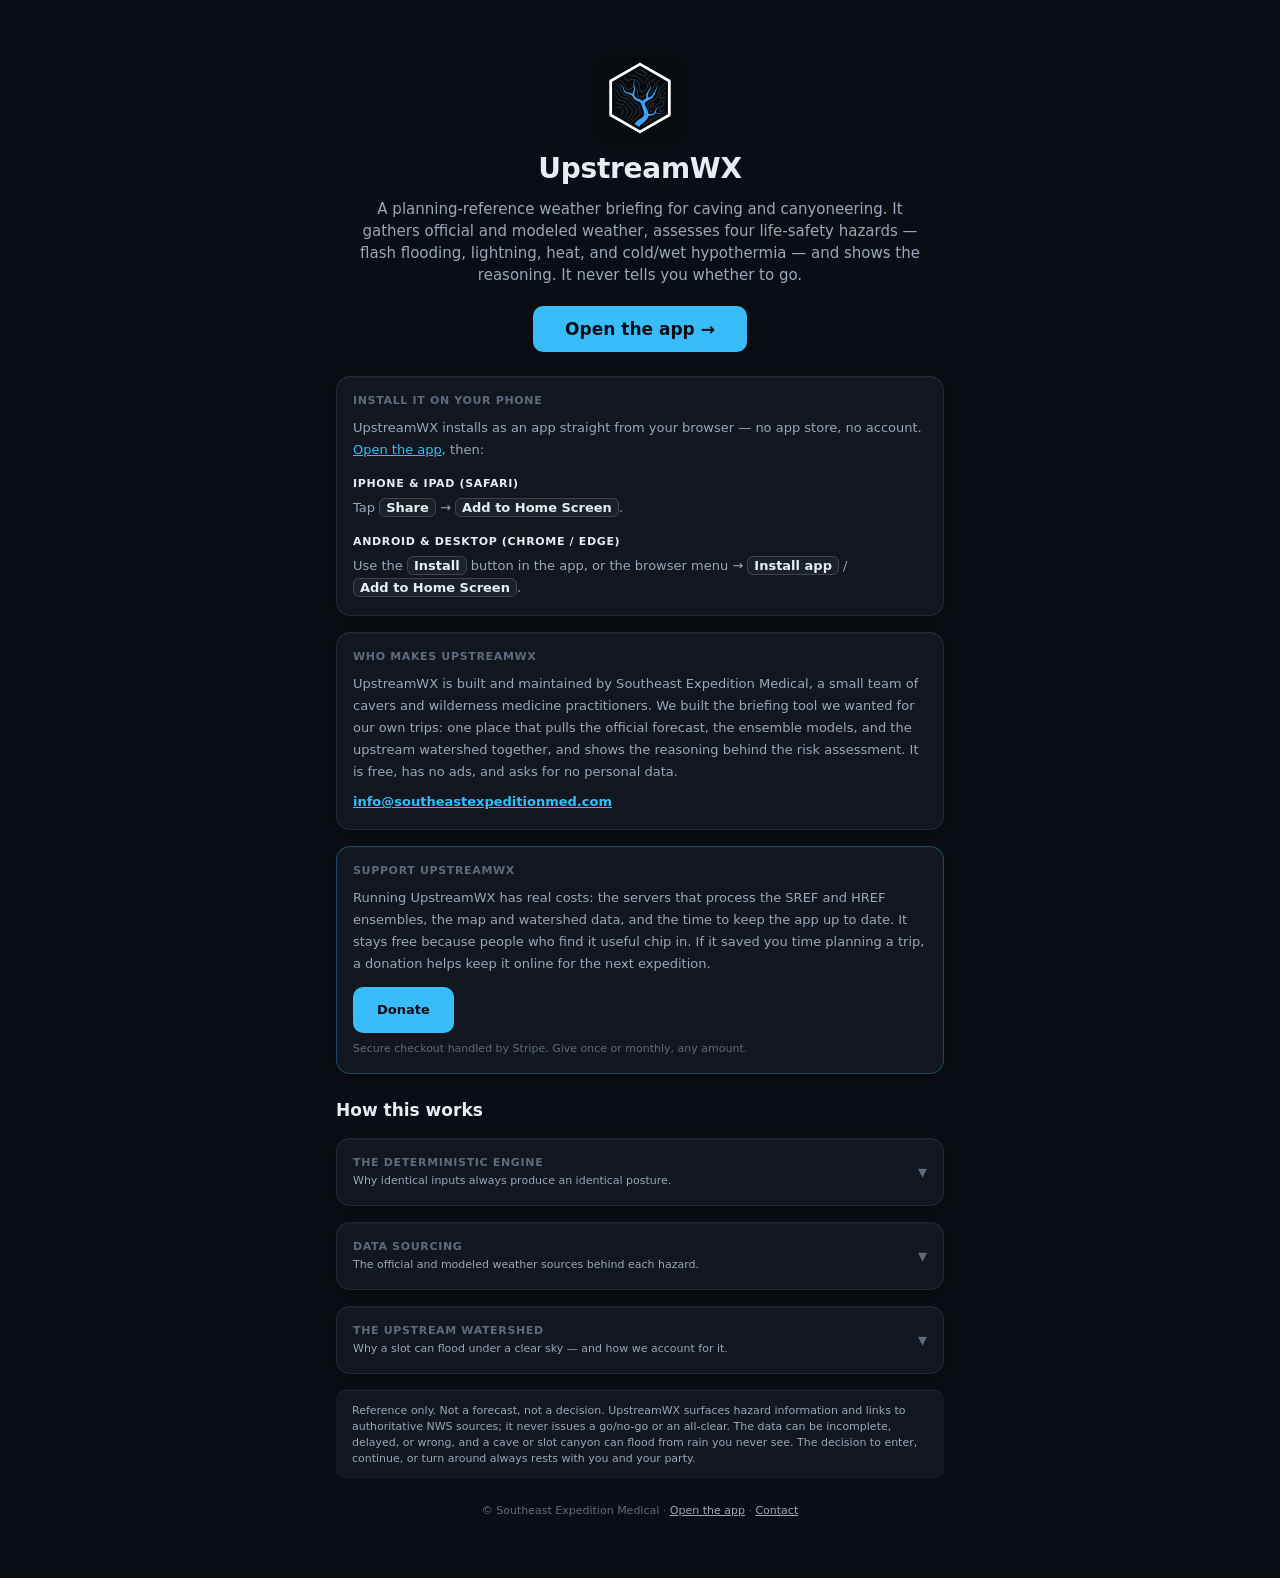
==== landing/index.html @ 4590d04d "Merge pull request #75 from osh-labs/claude/pwa-domain-landing-page-y8dyms Move PWA to app.upstreamw" ====
<!DOCTYPE html>
<html lang="en">
  <head>
    <meta charset="utf-8" />
    <meta name="viewport" content="width=device-width, initial-scale=1, viewport-fit=cover" />
    <meta name="theme-color" content="#0a0e14" />
    <meta name="color-scheme" content="dark" />
    <meta
      name="description"
      content="UpstreamWX — a planning-reference, multi-hazard weather briefing for caving and canyoneering. Reference only; it never tells you whether to go."
    />
    <link rel="canonical" href="https://upstreamwx.com/" />

    <!-- Social / link previews -->
    <meta property="og:type" content="website" />
    <meta property="og:title" content="UpstreamWX — Weather Briefing for Caving & Canyoneering" />
    <meta
      property="og:description"
      content="Official and modeled weather for four life-safety hazards — flash flooding, lightning, heat, and cold/wet hypothermia — over the upstream watershed. Reference only."
    />
    <meta property="og:url" content="https://upstreamwx.com/" />
    <meta name="twitter:card" content="summary" />

    <title>UpstreamWX — Weather Briefing for Caving &amp; Canyoneering</title>
    <link rel="icon" href="icons/icon.svg" type="image/svg+xml" />
    <link rel="apple-touch-icon" href="icons/icon.svg" />
    <link rel="stylesheet" href="styles/tokens.css" />
    <link rel="stylesheet" href="styles/landing.css" />
  </head>
  <body>
    <main class="wrap">
      <!-- Hero: identity + the one action that matters — open the app. -->
      <header class="hero">
        <img class="hero__logo" src="icons/icon.svg" alt="UpstreamWX logo" width="84" height="84" />
        <h1 class="hero__name">UpstreamWX</h1>
        <p class="hero__tagline">
          A planning-reference weather briefing for caving and canyoneering. It gathers
          official and modeled weather, assesses four life-safety hazards — flash flooding,
          lightning, heat, and cold/wet hypothermia — and shows the reasoning. It never
          tells you whether to go.
        </p>
        <a class="cta" href="https://app.upstreamwx.com">Open the app &rarr;</a>
      </header>

      <!-- Add to Home Screen. The PWA install prompt only fires on the app's own origin
           (app.upstreamwx.com), and iOS never fires it at all — so the honest, reliable
           instruction is: open the app, then add it from the browser. -->
      <section class="card install">
        <div class="eyebrow">Install it on your phone</div>
        <p class="install__lead">
          UpstreamWX installs as an app straight from your browser — no app store, no
          account. <a href="https://app.upstreamwx.com">Open the app</a>, then:
        </p>
        <ul class="install__steps">
          <li>
            <span class="install__plat">iPhone &amp; iPad (Safari)</span>
            Tap <kbd>Share</kbd> &rarr; <kbd>Add to Home Screen</kbd>.
          </li>
          <li>
            <span class="install__plat">Android &amp; desktop (Chrome / Edge)</span>
            Use the <kbd>Install</kbd> button in the app, or the browser menu &rarr;
            <kbd>Install app</kbd> / <kbd>Add to Home Screen</kbd>.
          </li>
        </ul>
      </section>

      <!-- Who makes it (mirrors the PWA About view). -->
      <section class="card">
        <div class="eyebrow">Who makes UpstreamWX</div>
        <p class="about-p">
          UpstreamWX is built and maintained by Southeast Expedition Medical, a small team
          of cavers and wilderness medicine practitioners. We built the briefing tool we
          wanted for our own trips: one place that pulls the official forecast, the ensemble
          models, and the upstream watershed together, and shows the reasoning behind the
          risk assessment. It is free, has no ads, and asks for no personal data.
        </p>
        <a class="about-contact" href="mailto:info@southeastexpeditionmed.com">info@southeastexpeditionmed.com</a>
      </section>

      <!-- Support / donate (mirrors the PWA About view). -->
      <section class="card about-support">
        <div class="eyebrow">Support UpstreamWX</div>
        <p class="about-p">
          Running UpstreamWX has real costs: the servers that process the SREF and HREF
          ensembles, the map and watershed data, and the time to keep the app up to date.
          It stays free because people who find it useful chip in. If it saved you time
          planning a trip, a donation helps keep it online for the next expedition.
        </p>
        <a class="about-donate" href="https://donate.stripe.com/3cIbIT75o6Jxept4aw4c800" target="_blank" rel="noopener noreferrer">Donate</a>
        <p class="about-support__note">Secure checkout handled by Stripe. Give once or monthly, any amount.</p>
      </section>

      <!-- Methodology, condensed from the About view's collapsible cards. -->
      <div class="about-section-head">How this works</div>

      <details class="card about-fold">
        <summary class="about-fold__summary">
          <span class="about-fold__head">
            <span class="eyebrow">The deterministic engine</span>
            <span class="about-fold__teaser">Why identical inputs always produce an identical posture.</span>
          </span>
          <span class="about-fold__chev" aria-hidden="true">&#9662;</span>
        </summary>
        <div class="about-fold__body">
          <p class="about-p">
            Every hazard posture, confidence level, and window of concern is decided by a
            deterministic, documented rule engine. Identical inputs always produce an
            identical result. The language model used for summary generation only frames
            the wording of the summary. It can never compute, raise, or lower a posture.
          </p>
          <ul class="about-list">
            <li>Four hazards are scored independently on a common scale (Minimal, Elevated, High, Extreme).</li>
            <li>Each hazard applies only in the expedition phases where it is relevant (approach, technical span, egress) and per activity type. A cave technical span is treated as isolated from surface weather and shows flash flood only.</li>
            <li>The overall expedition posture is the maximum across all applicable hazards, and every hazard stays visible, so a high lightning posture on approach is never hidden behind a low flood posture.</li>
            <li>A confidence qualifier per hazard comes from SREF ensemble agreement and cross-source consistency, including SREF and HREF agreement on same-day windows.</li>
          </ul>
        </div>
      </details>

      <details class="card about-fold">
        <summary class="about-fold__summary">
          <span class="about-fold__head">
            <span class="eyebrow">Data sourcing</span>
            <span class="about-fold__teaser">The official and modeled weather sources behind each hazard.</span>
          </span>
          <span class="about-fold__chev" aria-hidden="true">&#9662;</span>
        </summary>
        <div class="about-fold__body">
          <p class="about-p">
            Providers sit behind a common interface, so the engine never depends on a
            specific source. If a non-mandatory source is unavailable the briefing still
            renders, marking that input as unavailable.
          </p>
          <div class="about-sources">
            <div><div class="about-source__name">NWS API <span class="about-source__access">api.weather.gov</span></div><div class="about-source__desc">Forecast discussions (AFD), watches, warnings, advisories, and NWS Heat Index categories. The authoritative anchor and a mandatory source.</div></div>
            <div><div class="about-source__name">Open-Meteo <span class="about-source__access">HRRR-derived fields</span></div><div class="about-source__desc">Derived numerical fields (QPF, precip probability, CAPE / lifted index, temperature, humidity, apparent temperature, wind) feeding all four hazard models.</div></div>
            <div><div class="about-source__name">SREF (in-house) <span class="about-source__access">NCEP GRIB2, processed server-side</span></div><div class="about-source__desc">Short-Range Ensemble probabilities of precip and thunder, with member spread, over the upstream domain to the full planning horizon.</div></div>
            <div><div class="about-source__name">HREF (in-house) <span class="about-source__access">~3 km, same-day ~6 to 36 h</span></div><div class="about-source__desc">High-Resolution Ensemble neighborhood probabilities (1 h / 3 h QPF, lightning, reflectivity) that sharpen the same-day window. The engine takes the higher of SREF and HREF.</div></div>
            <div><div class="about-source__name">SPC outlook <span class="about-source__access">Storm Prediction Center</span></div><div class="about-source__desc">Categorical and probabilistic severe and thunderstorm outlook, a secondary cross-check for lightning.</div></div>
            <div><div class="about-source__name">USGS NHD / WBD <span class="about-source__access">NLDI and Watershed Boundary Dataset</span></div><div class="about-source__desc">The stream network and watershed boundaries used to delineate the upstream contributing basin (a pour-point trace, with a HUC-12 fallback).</div></div>
          </div>
        </div>
      </details>

      <details class="card about-fold">
        <summary class="about-fold__summary">
          <span class="about-fold__head">
            <span class="eyebrow">The upstream watershed</span>
            <span class="about-fold__teaser">Why a slot can flood under a clear sky — and how we account for it.</span>
          </span>
          <span class="about-fold__chev" aria-hidden="true">&#9662;</span>
        </summary>
        <div class="about-fold__body">
          <p class="about-p">
            Flash-flood risk is assessed over the upstream contributing basin — the land
            that drains toward your point, not the point itself. This matters because a slot
            can flood under a clear sky from rain falling miles upstream. Aggregating
            probability over the drainage area is what catches that. Your coordinate is
            snapped onto the mapped stream network, the exact upstream basin is delineated,
            and ensemble precipitation probabilities are aggregated across it.
          </p>
          <p class="about-p">
            Surface delineation is a defensible proxy for canyoneering, but in karst terrain
            it is a rough estimate at best — underground drainage can cut across surface
            basins. Flash-flood risk is intentionally assessed on the 16-km SREF grid, which
            buffers the watershed edges and partly accounts for subsurface drainage. User
            judgment is always required.
          </p>
        </div>
      </details>

      <!-- Reference-only disclaimer — required on every user-facing artifact (PRD Appendix C). -->
      <div class="disclaimer">
        Reference only. Not a forecast, not a decision. UpstreamWX surfaces hazard
        information and links to authoritative NWS sources; it never issues a go/no-go or an
        all-clear. The data can be incomplete, delayed, or wrong, and a cave or slot canyon
        can flood from rain you never see. The decision to enter, continue, or turn around
        always rests with you and your party.
      </div>

      <p class="foot">
        &copy; Southeast Expedition Medical &middot;
        <a href="https://app.upstreamwx.com">Open the app</a> &middot;
        <a href="mailto:info@southeastexpeditionmed.com">Contact</a>
      </p>
    </main>
  </body>
</html>
---- landing/styles/tokens.css ----
/*
 * UpstreamWX design tokens — VENDORED COPY of frontend/styles/tokens.css so the static
 * landing site (served from its own nginx root, separate from the PWA) shares the PWA's
 * visual language. Keep in lockstep with the source if those tokens change.
 * Source of truth: frontend/styles/tokens.css / STYLE_GUIDE.md §3–§6.
 */

:root {
  /* ── 3.1 Surfaces & chrome ───────────────────────────────────────── */
  --color-bg: #0a0e14;
  --color-surface: #11161f;
  --color-surface-2: #1a212d;
  --color-surface-3: #232d3b;
  --color-border: rgba(255, 255, 255, 0.08);
  --color-border-strong: rgba(255, 255, 255, 0.16);
  --color-overlay: rgba(8, 11, 16, 0.72);

  /* ── 3.2 Text ────────────────────────────────────────────────────── */
  --color-text: #e6edf3;
  --color-text-secondary: #9aa7b8;
  --color-text-muted: #5f6b7c;
  --color-text-inverse: #0a0e14;

  /* ── 3.3 Brand (river cyan) ──────────────────────────────────────── */
  --color-brand: #38bdf8;
  --color-brand-strong: #0ea5e9;
  --color-brand-dim: rgba(56, 189, 248, 0.14);

  /* ── 3.4 Severity ladder (FR-35): Minimal/Elevated/High/Extreme ──── */
  --sev-minimal: #3fb950;
  --sev-minimal-wash: rgba(63, 185, 80, 0.16);
  --sev-minimal-text: #56d364;
  --sev-elevated: #d9a514;
  --sev-elevated-wash: rgba(217, 165, 20, 0.16);
  --sev-elevated-text: #e3b341;
  --sev-high: #f0883e;
  --sev-high-wash: rgba(240, 136, 62, 0.16);
  --sev-high-text: #f0a763;
  --sev-extreme: #f85149;
  --sev-extreme-wash: rgba(248, 81, 73, 0.18);
  --sev-extreme-text: #ff7b72;

  /* ── 3.5 Heat — NWS Heat Index categories (FR-15) ────────────────── */
  --heat-caution: #e3c01a;
  --heat-ext-caution: #f0a020;
  --heat-danger: #ec6a2c;
  --heat-ext-danger: #da3633;

  /* ── 3.6 Confidence (FR-36): style, not hue ──────────────────────── */
  --confidence-mod-opacity: 0.82;
  --confidence-hatch: repeating-linear-gradient(
    -45deg,
    transparent 0 5px,
    rgba(255, 255, 255, 0.22) 5px 7px
  );

  /* ── 3.7 Utility / feedback ──────────────────────────────────────── */
  --color-info: #58a6ff;
  --color-warn: #d9a514;
  --color-offline: #bc8cff;
  --color-success: #3fb950;

  /* ── 4. Typography ───────────────────────────────────────────────── */
  --font-sans: system-ui, -apple-system, "Segoe UI", Roboto, Helvetica, Arial,
    sans-serif;
  --font-mono: ui-monospace, "SF Mono", "Roboto Mono", Menlo, Consolas, monospace;

  --text-display: 28px;
  --lh-display: 34px;
  --text-h1: 22px;
  --lh-h1: 28px;
  --text-h2: 17px;
  --lh-h2: 24px;
  --text-body: 15px;
  --lh-body: 22px;
  --text-label: 13px;
  --lh-label: 18px;
  --text-caption: 11px;
  --lh-caption: 16px;
  --tracking-wide: 0.06em;

  /* ── 5. Spacing / radius / elevation / motion ────────────────────── */
  --space-1: 4px;
  --space-2: 8px;
  --space-3: 12px;
  --space-4: 16px;
  --space-5: 24px;
  --space-6: 32px;
  --space-8: 48px;

  --radius-sm: 6px;
  --radius-md: 10px;
  --radius-lg: 14px;
  --radius-pill: 999px;

  --shadow-card: 0 1px 0 rgba(255, 255, 255, 0.03) inset,
    0 2px 8px rgba(0, 0, 0, 0.4);
  --shadow-pop: 0 8px 28px rgba(0, 0, 0, 0.55);

  --ease: cubic-bezier(0.2, 0.6, 0.2, 1);
  --dur-fast: 120ms;
  --dur: 200ms;

  /* ── 6. Layout ───────────────────────────────────────────────────── */
  --app-max-width: 480px;
  --pill-w: 150px;     /* equal-width hazard posture pills + confidence bar */
  --pill-w-lg: 160px;  /* overall-posture pill (is-lg) + its confidence bar */
}
---- landing/styles/landing.css ----
/*
 * UpstreamWX landing page — apex (upstreamwx.com) static marketing/about page.
 *
 * The app itself lives at app.upstreamwx.com; this page exists to explain what
 * UpstreamWX is, carry the reference-only disclaimer, and send people to the app.
 * Component rules (.card / .eyebrow / .disclaimer / .about-* / .posture-chip) are
 * lifted from frontend/styles/app.css so the landing matches the PWA's About view;
 * the hero and install card are landing-only. Tokens come from tokens.css.
 */

* { box-sizing: border-box; }

html { -webkit-text-size-adjust: 100%; }

body {
  margin: 0;
  background: var(--color-bg);
  color: var(--color-text);
  font-family: var(--font-sans);
  font-size: var(--text-body);
  line-height: var(--lh-body);
  -webkit-font-smoothing: antialiased;
}

.wrap {
  max-width: 640px;
  margin: 0 auto;
  padding: var(--space-5) var(--space-4) var(--space-8);
  display: flex;
  flex-direction: column;
  gap: var(--space-4);
}

a { color: var(--color-brand); }

/* ── Hero ──────────────────────────────────────────────────────────── */
.hero {
  display: flex;
  flex-direction: column;
  align-items: center;
  text-align: center;
  gap: var(--space-3);
  padding: var(--space-6) 0 var(--space-2);
}
.hero__logo {
  width: 84px;
  height: 84px;
  border-radius: var(--radius-lg);
  box-shadow: var(--shadow-card);
}
.hero__name {
  font-size: var(--text-display);
  line-height: var(--lh-display);
  font-weight: 700;
  margin: 0;
  letter-spacing: -0.01em;
}
.hero__tagline {
  font-size: var(--text-body);
  color: var(--color-text-secondary);
  margin: 0;
  max-width: 36rem;
}

/* Primary call to action — open the app on its subdomain. */
.cta {
  display: inline-flex;
  align-items: center;
  justify-content: center;
  gap: var(--space-2);
  margin-top: var(--space-2);
  padding: var(--space-3) var(--space-6);
  background: var(--color-brand);
  color: var(--color-text-inverse);
  border-radius: var(--radius-md);
  font-size: var(--text-h2);
  font-weight: 700;
  text-decoration: none;
  transition: background var(--dur) var(--ease);
}
.cta:hover { background: var(--color-brand-strong); }

/* ── Install / Add to Home Screen card ─────────────────────────────── */
.install { border-color: rgba(56, 189, 248, 0.30); }
.install__lead { font-size: var(--text-label); line-height: var(--lh-body); color: var(--color-text-secondary); margin: var(--space-2) 0 0; }
.install__steps { margin: var(--space-3) 0 0; padding: 0; list-style: none; display: flex; flex-direction: column; gap: var(--space-3); }
.install__steps li { font-size: var(--text-label); line-height: var(--lh-body); color: var(--color-text-secondary); }
.install__plat { display: block; font-weight: 650; color: var(--color-text); font-size: var(--text-caption); letter-spacing: var(--tracking-wide); text-transform: uppercase; margin-bottom: 2px; }
.install__steps kbd {
  font-family: var(--font-sans);
  font-weight: 600;
  color: var(--color-text);
  background: var(--color-surface-2);
  border: 1px solid var(--color-border-strong);
  border-radius: var(--radius-sm);
  padding: 1px 6px;
  white-space: nowrap;
}

/* ── Lifted from app.css so the about content matches the PWA ───────── */
.eyebrow {
  font-size: var(--text-caption);
  line-height: var(--lh-caption);
  font-weight: 600;
  letter-spacing: var(--tracking-wide);
  text-transform: uppercase;
  color: var(--color-text-muted);
}
.card {
  background: var(--color-surface);
  border: 1px solid var(--color-border);
  border-radius: var(--radius-lg);
  box-shadow: var(--shadow-card);
  padding: var(--space-4);
}
.about-p { font-size: var(--text-label); line-height: var(--lh-body); color: var(--color-text-secondary); margin: var(--space-2) 0 0; overflow-wrap: break-word; }
.about-list { margin: var(--space-2) 0 0; padding-left: var(--space-4); }
.about-list li { font-size: var(--text-label); line-height: var(--lh-body); color: var(--color-text-secondary); margin: var(--space-2) 0; }

.about-contact { display: inline-block; margin-top: var(--space-2); font-size: var(--text-label); font-weight: 600; color: var(--color-brand); }
.about-support { border-color: rgba(56, 189, 248, 0.30); }
.about-donate {
  display: inline-flex;
  align-items: center;
  justify-content: center;
  gap: var(--space-2);
  margin-top: var(--space-3);
  padding: var(--space-3) var(--space-5);
  background: var(--color-brand);
  color: var(--color-text-inverse);
  border-radius: var(--radius-md);
  font-size: var(--text-label);
  font-weight: 650;
  text-decoration: none;
}
.about-donate:hover { background: var(--color-brand-strong); }
.about-support__note { font-size: var(--text-caption); line-height: var(--lh-caption); color: var(--color-text-muted); margin: var(--space-2) 0 0; }

.about-section-head { font-size: var(--text-h2); line-height: var(--lh-h2); font-weight: 620; margin-top: var(--space-2); }

/* Collapsible methodology cards (native <details>) — mirrors the About view. */
.about-fold { padding: 0; }
.about-fold__summary {
  display: flex;
  align-items: center;
  justify-content: space-between;
  gap: var(--space-3);
  padding: var(--space-4);
  cursor: pointer;
  list-style: none;
}
.about-fold__summary::-webkit-details-marker { display: none; }
.about-fold__head { display: flex; flex-direction: column; gap: 2px; }
.about-fold__teaser { font-size: var(--text-caption); line-height: var(--lh-caption); color: var(--color-text-secondary); }
.about-fold__chev { color: var(--color-text-muted); flex-shrink: 0; font-size: 18px; transition: transform var(--dur) var(--ease); }
.about-fold[open] .about-fold__chev { transform: rotate(180deg); }
.about-fold__body { padding: 0 var(--space-4) var(--space-4); }
.about-fold__body > .about-p:first-child { margin-top: 0; }

.about-sources { display: flex; flex-direction: column; gap: var(--space-3); margin-top: var(--space-3); }
.about-source__name { font-size: var(--text-label); font-weight: 650; }
.about-source__access { font-weight: 500; color: var(--color-text-muted); font-size: var(--text-caption); }
.about-source__desc { font-size: var(--text-caption); line-height: var(--lh-caption); color: var(--color-text-secondary); margin-top: 1px; }

/* ── Disclaimer footer (non-negotiable #1: reference-only, every artifact) ── */
.disclaimer {
  padding: var(--space-3) var(--space-4);
  border-top: 1px solid var(--color-border);
  background: var(--color-surface);
  border-radius: var(--radius-md);
  font-size: var(--text-caption);
  line-height: var(--lh-caption);
  color: var(--color-text-secondary);
}

.foot {
  text-align: center;
  font-size: var(--text-caption);
  line-height: var(--lh-caption);
  color: var(--color-text-muted);
  margin-top: var(--space-2);
}
.foot a { color: var(--color-text-secondary); }

@media (prefers-reduced-motion: reduce) {
  .about-fold__chev, .cta { transition: none; }
}
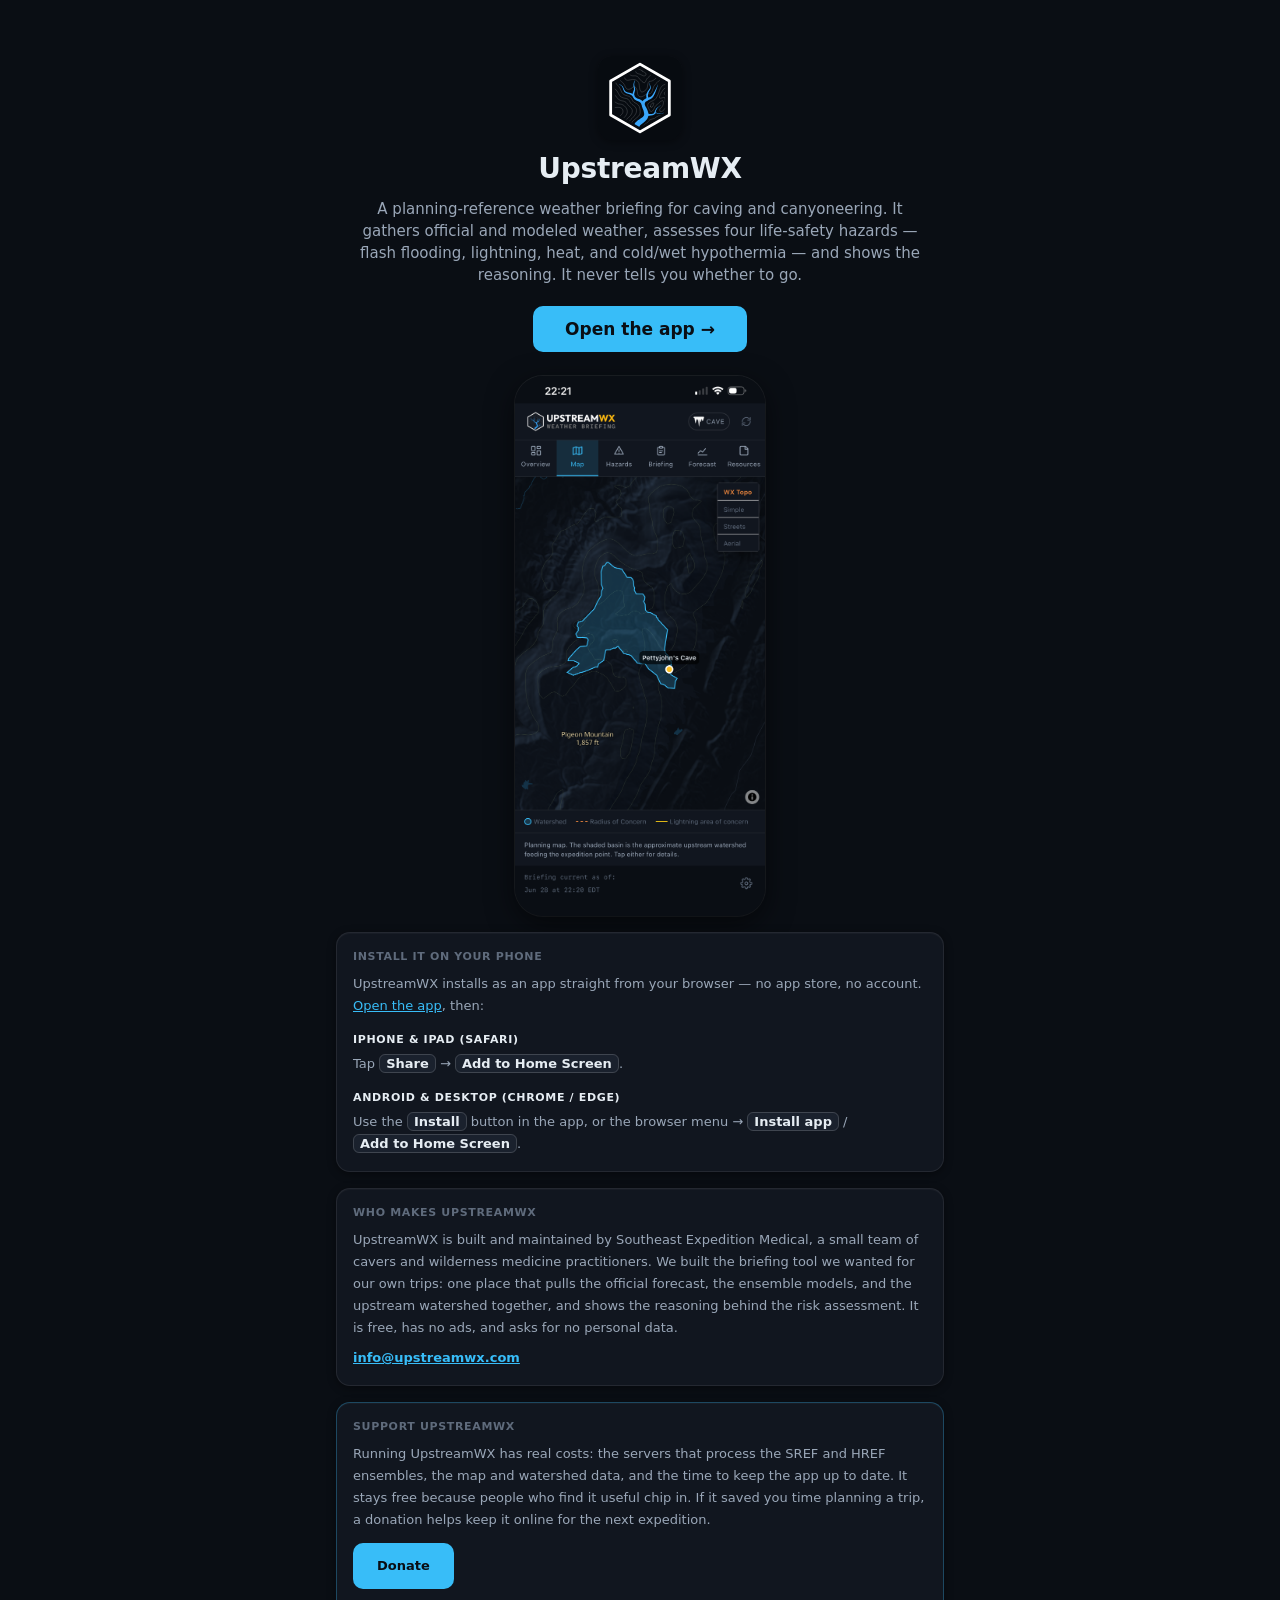
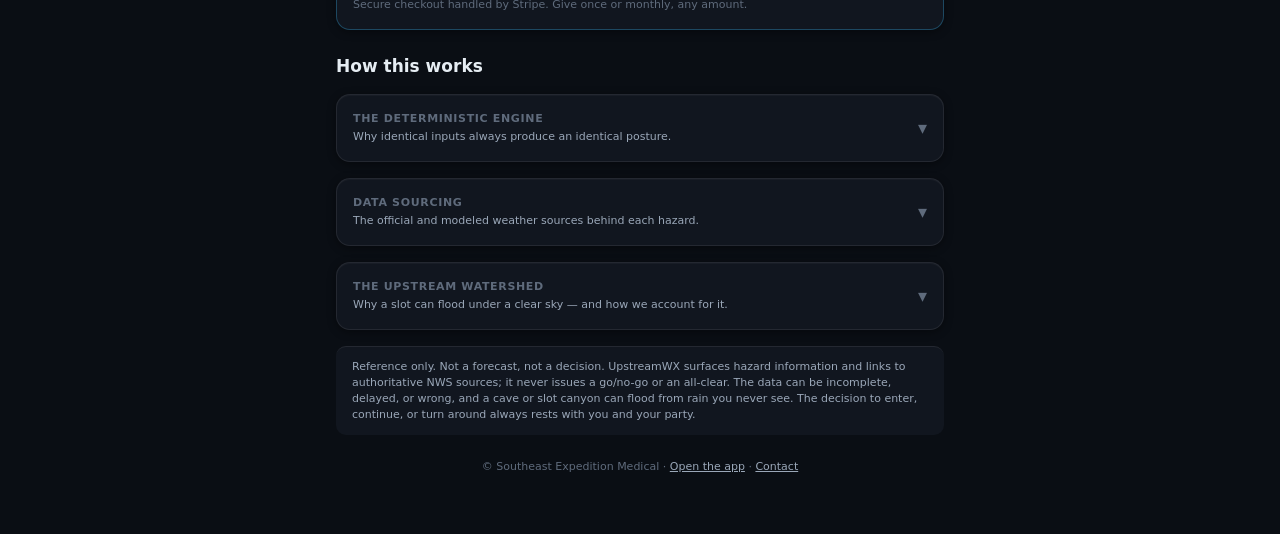
==== commit 60567c04: "landing: add app screenshot below CTA, update contact email - Copy Map-view screenshot (Pettyjohn's " ====
--- a/landing/index.html
+++ b/landing/index.html
@@ -42,6 +42,18 @@
         <a class="cta" href="https://app.upstreamwx.com">Open the app &rarr;</a>
       </header>
 
+      <!-- App screenshot — live example of the Map view with upstream watershed. -->
+      <figure class="screenshot-fig">
+        <img
+          class="screenshot"
+          src="images/app-screenshot.png"
+          alt="UpstreamWX map view showing the upstream watershed for Pettyjohn's Cave on a dark topo basemap"
+          width="1284"
+          height="2778"
+          loading="lazy"
+        />
+      </figure>
+
       <!-- Add to Home Screen. The PWA install prompt only fires on the app's own origin
            (app.upstreamwx.com), and iOS never fires it at all — so the honest, reliable
            instruction is: open the app, then add it from the browser. -->
@@ -74,7 +86,7 @@
           models, and the upstream watershed together, and shows the reasoning behind the
           risk assessment. It is free, has no ads, and asks for no personal data.
         </p>
-        <a class="about-contact" href="mailto:info@southeastexpeditionmed.com">info@southeastexpeditionmed.com</a>
+        <a class="about-contact" href="mailto:info@upstreamwx.com">info@upstreamwx.com</a>
       </section>
 
       <!-- Support / donate (mirrors the PWA About view). -->
@@ -181,7 +193,7 @@
       <p class="foot">
         &copy; Southeast Expedition Medical &middot;
         <a href="https://app.upstreamwx.com">Open the app</a> &middot;
-        <a href="mailto:info@southeastexpeditionmed.com">Contact</a>
+        <a href="mailto:info@upstreamwx.com">Contact</a>
       </p>
     </main>
   </body>
--- a/landing/styles/landing.css
+++ b/landing/styles/landing.css
@@ -79,6 +79,23 @@
   transition: background var(--dur) var(--ease);
 }
 .cta:hover { background: var(--color-brand-strong); }
+
+/* ── App screenshot (below hero CTA) ─────────────────────────────── */
+.screenshot-fig {
+  margin: 0;
+  display: flex;
+  justify-content: center;
+}
+.screenshot {
+  max-height: 540px;
+  width: auto;
+  border-radius: 28px;
+  box-shadow: var(--shadow-pop), 0 0 0 1px rgba(255, 255, 255, 0.08);
+  display: block;
+}
+@media (max-height: 700px) {
+  .screenshot { max-height: 420px; }
+}
 
 /* ── Install / Add to Home Screen card ─────────────────────────────── */
 .install { border-color: rgba(56, 189, 248, 0.30); }
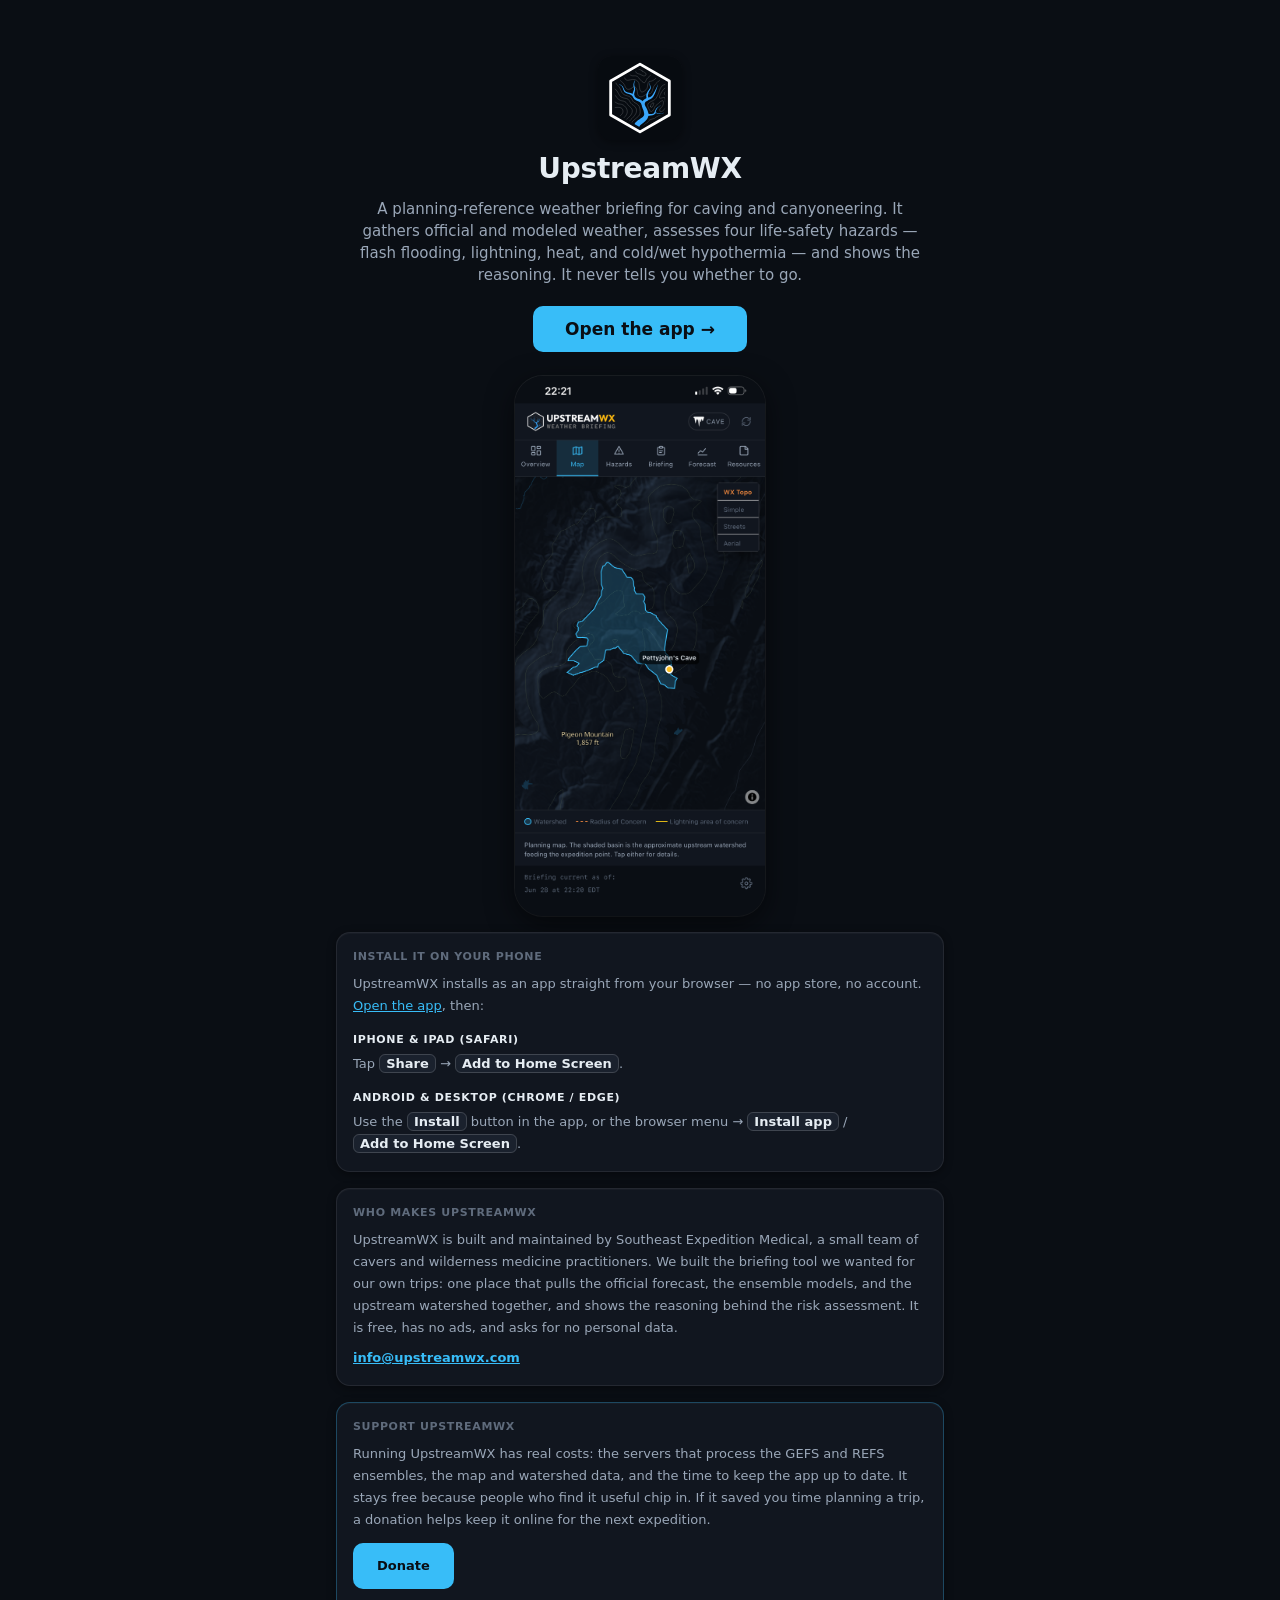
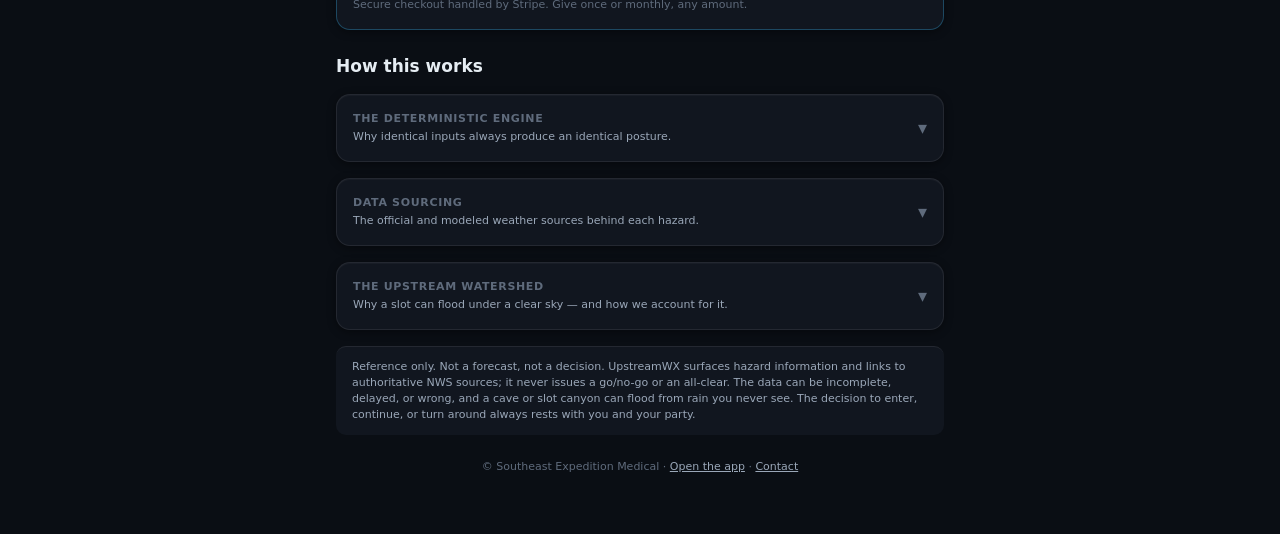
==== commit 2514d8f6: "Retarget cadence, scheduler, config, and PWA/landing copy to GEFS+REFS (Phase 5) - api/cycles.py: SR" ====
--- a/landing/index.html
+++ b/landing/index.html
@@ -93,7 +93,7 @@
       <section class="card about-support">
         <div class="eyebrow">Support UpstreamWX</div>
         <p class="about-p">
-          Running UpstreamWX has real costs: the servers that process the SREF and HREF
+          Running UpstreamWX has real costs: the servers that process the GEFS and REFS
           ensembles, the map and watershed data, and the time to keep the app up to date.
           It stays free because people who find it useful chip in. If it saved you time
           planning a trip, a donation helps keep it online for the next expedition.
@@ -124,7 +124,7 @@
             <li>Four hazards are scored independently on a common scale (Minimal, Elevated, High, Extreme).</li>
             <li>Each hazard applies only in the expedition phases where it is relevant (approach, technical span, egress) and per activity type. A cave technical span is treated as isolated from surface weather and shows flash flood only.</li>
             <li>The overall expedition posture is the maximum across all applicable hazards, and every hazard stays visible, so a high lightning posture on approach is never hidden behind a low flood posture.</li>
-            <li>A confidence qualifier per hazard comes from SREF ensemble agreement and cross-source consistency, including SREF and HREF agreement on same-day windows.</li>
+            <li>A confidence qualifier per hazard comes from GEFS ensemble agreement and cross-source consistency, including GEFS and REFS agreement on same-day windows.</li>
           </ul>
         </div>
       </details>
@@ -146,8 +146,8 @@
           <div class="about-sources">
             <div><div class="about-source__name">NWS API <span class="about-source__access">api.weather.gov</span></div><div class="about-source__desc">Forecast discussions (AFD), watches, warnings, advisories, and NWS Heat Index categories. The authoritative anchor and a mandatory source.</div></div>
             <div><div class="about-source__name">Open-Meteo <span class="about-source__access">HRRR-derived fields</span></div><div class="about-source__desc">Derived numerical fields (QPF, precip probability, CAPE / lifted index, temperature, humidity, apparent temperature, wind) feeding all four hazard models.</div></div>
-            <div><div class="about-source__name">SREF (in-house) <span class="about-source__access">NCEP GRIB2, processed server-side</span></div><div class="about-source__desc">Short-Range Ensemble probabilities of precip and thunder, with member spread, over the upstream domain to the full planning horizon.</div></div>
-            <div><div class="about-source__name">HREF (in-house) <span class="about-source__access">~3 km, same-day ~6 to 36 h</span></div><div class="about-source__desc">High-Resolution Ensemble neighborhood probabilities (1 h / 3 h QPF, lightning, reflectivity) that sharpen the same-day window. The engine takes the higher of SREF and HREF.</div></div>
+            <div><div class="about-source__name">GEFS (in-house) <span class="about-source__access">NCEP GRIB2, processed server-side</span></div><div class="about-source__desc">Global Ensemble Forecast System member-exceedance probabilities of precip and a convective proxy over the upstream domain to the full planning horizon (replaced SREF after its 2026-08-31 retirement).</div></div>
+            <div><div class="about-source__name">REFS (in-house) <span class="about-source__access">~3 km, same-day ~6 to 36 h</span></div><div class="about-source__desc">Rapid Ensemble Forecast System (RRFS Ensemble) neighborhood probabilities (1 h / 3 h QPF, lightning, reflectivity) that sharpen the same-day window. The engine takes the higher of GEFS and REFS (replaced HREF after its 2026-08-31 retirement).</div></div>
             <div><div class="about-source__name">SPC outlook <span class="about-source__access">Storm Prediction Center</span></div><div class="about-source__desc">Categorical and probabilistic severe and thunderstorm outlook, a secondary cross-check for lightning.</div></div>
             <div><div class="about-source__name">USGS NHD / WBD <span class="about-source__access">NLDI and Watershed Boundary Dataset</span></div><div class="about-source__desc">The stream network and watershed boundaries used to delineate the upstream contributing basin (a pour-point trace, with a HUC-12 fallback).</div></div>
           </div>
@@ -174,8 +174,10 @@
           <p class="about-p">
             Surface delineation is a defensible proxy for canyoneering, but in karst terrain
             it is a rough estimate at best — underground drainage can cut across surface
-            basins. Flash-flood risk is intentionally assessed on the 16-km SREF grid, which
-            buffers the watershed edges and partly accounts for subsurface drainage. User
+            basins. Flash-flood risk is intentionally assessed on the coarse global GEFS grid
+            (~0.5°, ~25 km) for the planning horizon — which buffers the watershed edges and
+            partly accounts for subsurface drainage — sharpened inside the same-day window by the
+            3 km REFS ensemble. User
             judgment is always required.
           </p>
         </div>
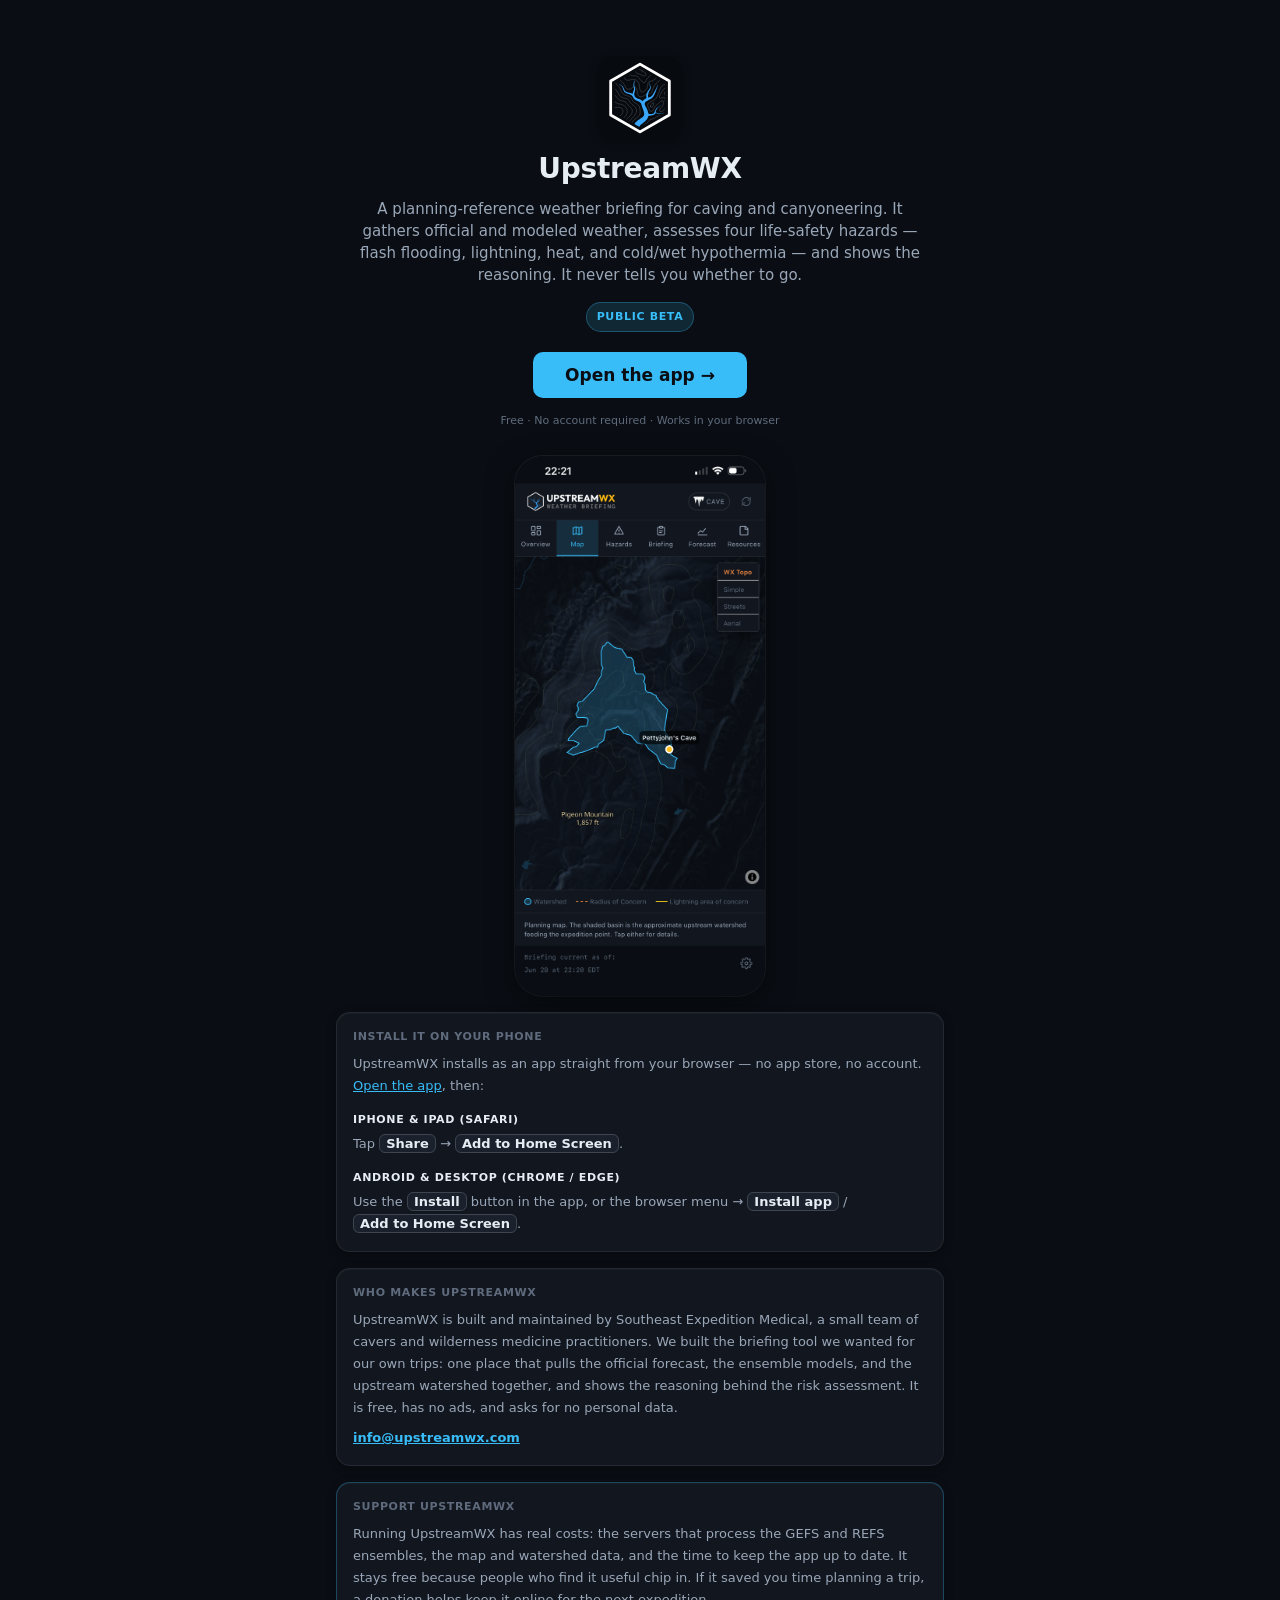
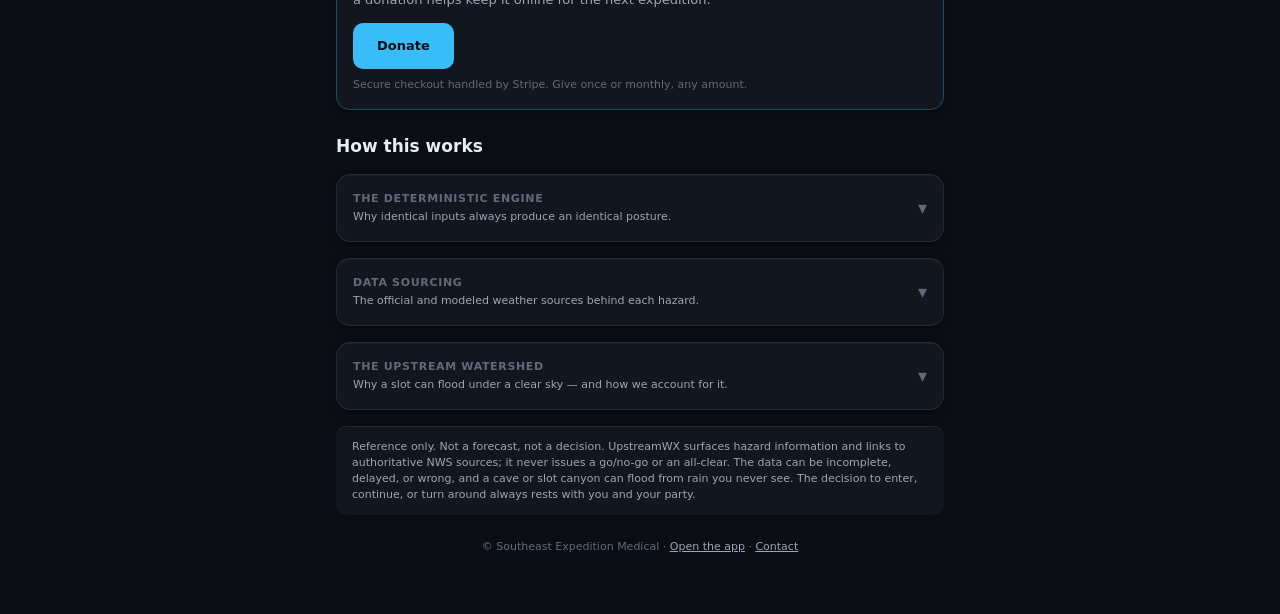
==== commit 6443a69c: "landing: add public beta pill to CTA and clean up GEFS/REFS copy Adds a "Public Beta" pill above the" ====
--- a/landing/index.html
+++ b/landing/index.html
@@ -39,7 +39,9 @@
           lightning, heat, and cold/wet hypothermia — and shows the reasoning. It never
           tells you whether to go.
         </p>
+        <span class="beta-pill">Public Beta</span>
         <a class="cta" href="https://app.upstreamwx.com">Open the app &rarr;</a>
+        <p class="hero__beta-note">Free &middot; No account required &middot; Works in your browser</p>
       </header>
 
       <!-- App screenshot — live example of the Map view with upstream watershed. -->
@@ -146,8 +148,8 @@
           <div class="about-sources">
             <div><div class="about-source__name">NWS API <span class="about-source__access">api.weather.gov</span></div><div class="about-source__desc">Forecast discussions (AFD), watches, warnings, advisories, and NWS Heat Index categories. The authoritative anchor and a mandatory source.</div></div>
             <div><div class="about-source__name">Open-Meteo <span class="about-source__access">HRRR-derived fields</span></div><div class="about-source__desc">Derived numerical fields (QPF, precip probability, CAPE / lifted index, temperature, humidity, apparent temperature, wind) feeding all four hazard models.</div></div>
-            <div><div class="about-source__name">GEFS (in-house) <span class="about-source__access">NCEP GRIB2, processed server-side</span></div><div class="about-source__desc">Global Ensemble Forecast System member-exceedance probabilities of precip and a convective proxy over the upstream domain to the full planning horizon (replaced SREF after its 2026-08-31 retirement).</div></div>
-            <div><div class="about-source__name">REFS (in-house) <span class="about-source__access">~3 km, same-day ~6 to 36 h</span></div><div class="about-source__desc">Rapid Ensemble Forecast System (RRFS Ensemble) neighborhood probabilities (1 h / 3 h QPF, lightning, reflectivity) that sharpen the same-day window. The engine takes the higher of GEFS and REFS (replaced HREF after its 2026-08-31 retirement).</div></div>
+            <div><div class="about-source__name">GEFS (in-house) <span class="about-source__access">NCEP GRIB2, processed server-side</span></div><div class="about-source__desc">Global Ensemble Forecast System member-exceedance probabilities of precip and a convective proxy over the upstream domain, covering the full multi-day planning horizon at ~25 km resolution.</div></div>
+            <div><div class="about-source__name">REFS (in-house) <span class="about-source__access">~3 km, same-day ~6 to 36 h</span></div><div class="about-source__desc">Rapid Ensemble Forecast System (RRFS Ensemble) neighborhood probabilities — 1 h / 3 h QPF, lightning, reflectivity — that sharpen the same-day window at ~3 km. Where both GEFS and REFS are in range, the engine takes the higher posture; REFS is authoritative for confidence.</div></div>
             <div><div class="about-source__name">SPC outlook <span class="about-source__access">Storm Prediction Center</span></div><div class="about-source__desc">Categorical and probabilistic severe and thunderstorm outlook, a secondary cross-check for lightning.</div></div>
             <div><div class="about-source__name">USGS NHD / WBD <span class="about-source__access">NLDI and Watershed Boundary Dataset</span></div><div class="about-source__desc">The stream network and watershed boundaries used to delineate the upstream contributing basin (a pour-point trace, with a HUC-12 fallback).</div></div>
           </div>
--- a/landing/styles/landing.css
+++ b/landing/styles/landing.css
@@ -60,6 +60,27 @@
   color: var(--color-text-secondary);
   margin: 0;
   max-width: 36rem;
+}
+
+/* Public beta pill — sits above the CTA to signal launch status. */
+.beta-pill {
+  display: inline-flex;
+  align-items: center;
+  padding: 3px 10px;
+  background: var(--color-brand-dim);
+  border: 1px solid rgba(56, 189, 248, 0.30);
+  border-radius: var(--radius-pill);
+  font-size: var(--text-caption);
+  font-weight: 650;
+  color: var(--color-brand);
+  letter-spacing: var(--tracking-wide);
+  text-transform: uppercase;
+  margin-top: var(--space-1);
+}
+.hero__beta-note {
+  font-size: var(--text-caption);
+  color: var(--color-text-muted);
+  margin: 0;
 }
 
 /* Primary call to action — open the app on its subdomain. */
